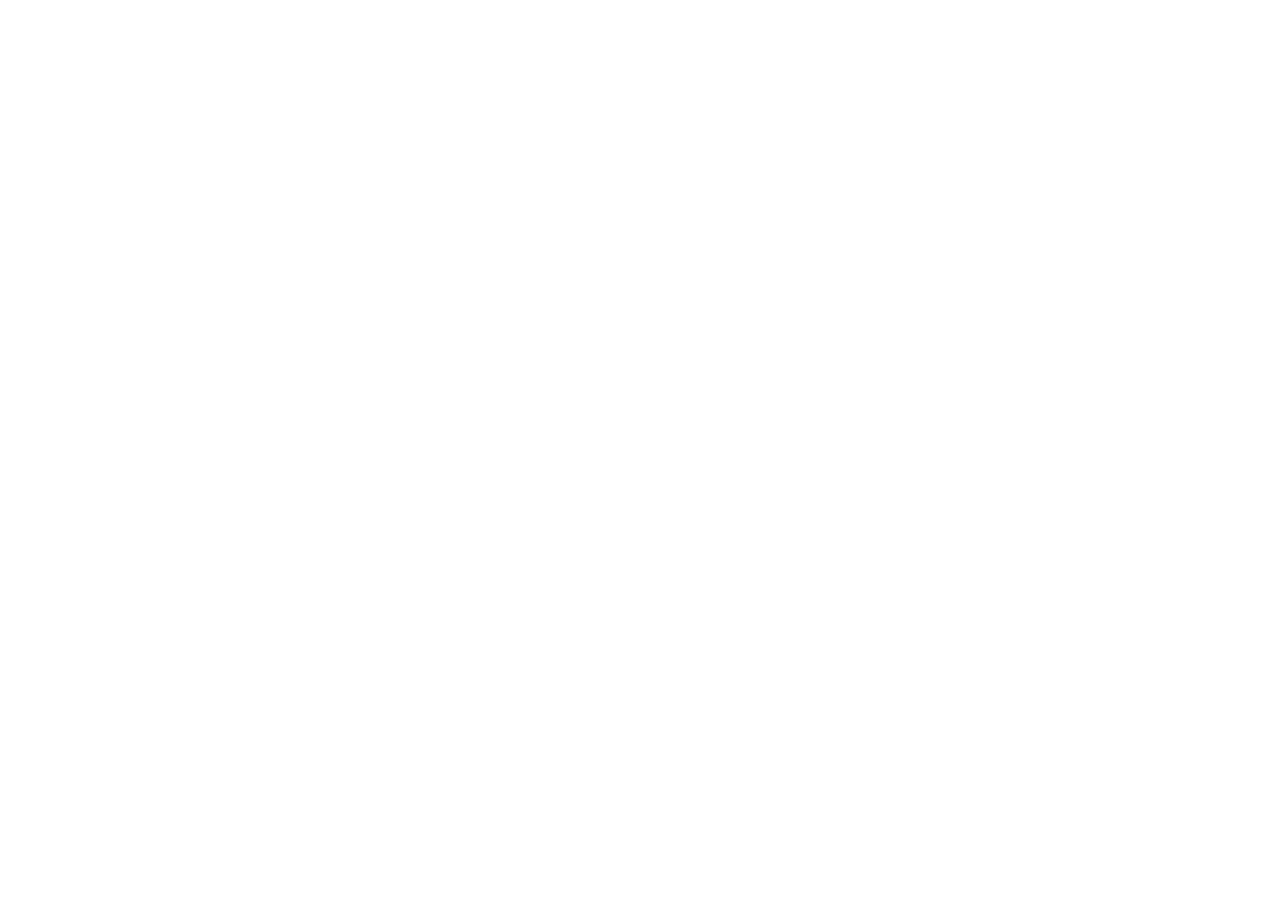
==== index.html @ c02c4e12 "first commit project start" ====
<html lang="en">
  <head>
    <meta charset="UTF-8" />
    <meta name="viewport" content="width=device-width, initial-scale=1.0" />
    <!-- bootstrap cdn -->
    <link
      href="https://cdn.jsdelivr.net/npm/bootstrap@5.3.3/dist/css/bootstrap.min.css"
      rel="stylesheet"
      integrity="sha384-QWTKZyjpPEjISv5WaRU9OFeRpok6YctnYmDr5pNlyT2bRjXh0JMhjY6hW+ALEwIH"
      crossorigin="anonymous"
    />
    <!-- bootstrap icons -->
    <link
      rel="stylesheet"
      href="https://cdn.jsdelivr.net/npm/bootstrap-icons@1.11.3/font/bootstrap-icons.min.css"
    />
    <!-- css file -->
    <link rel="stylesheet" href="style.css" />

    <title>Document</title>
  </head>
  <body></body>
</html>
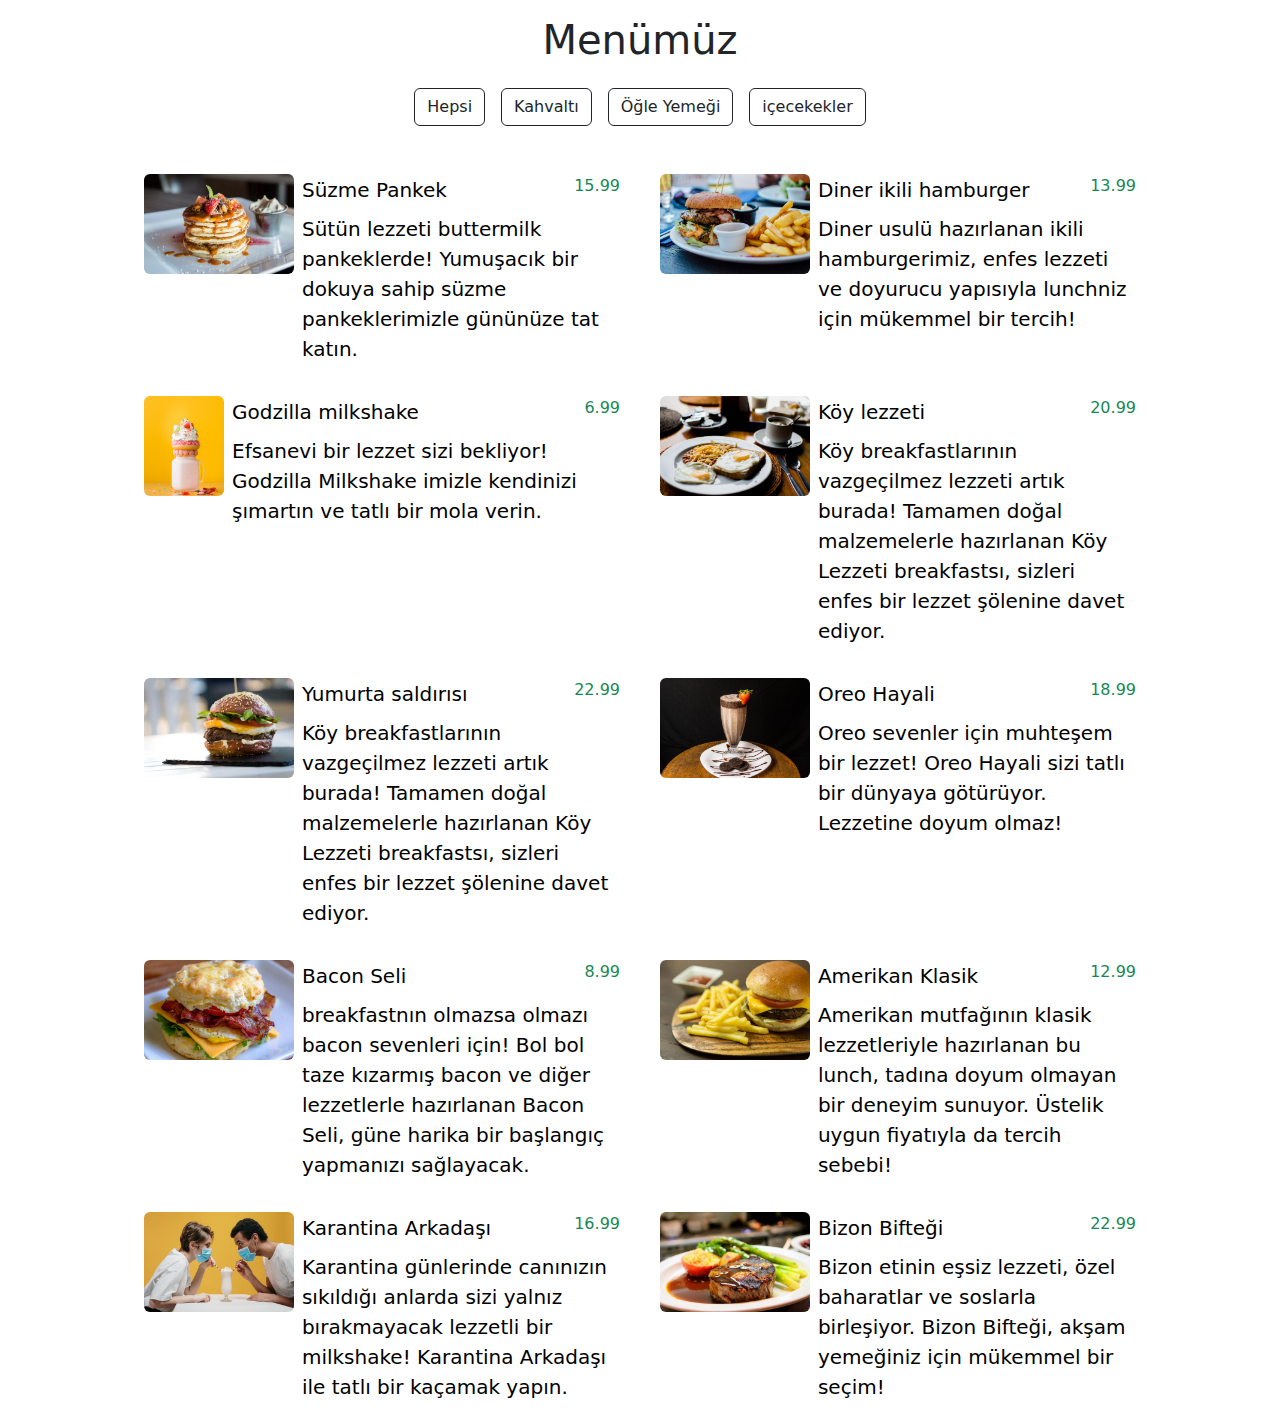
==== commit 540a48e1: "inded.html,db.js,helper.js,and main.js," ====
--- a/index.html
+++ b/index.html
@@ -19,5 +19,131 @@
 
     <title>Document</title>
   </head>
-  <body></body>
+  <body>
+    <!-- top area -->
+    <h1 class="text-center my-3">Menümüz</h1>
+    <!-- button area -->
+    <div
+      class="d-flex justify-content-center align-items-center gap-3 mt-4"
+      id="buttons-area"
+    >
+      <button class="btn btn-outline-dark" data-category="all">Hepsi</button>
+      <button class="btn btn-outline-dark" data-category="breakfast">
+        Kahvaltı
+      </button>
+      <button class="btn btn-outline-dark" data-category="lunch">
+        Öğle Yemeği
+      </button>
+      <button class="btn btn-outline-dark" data-category="shakes">
+        içecekekler
+      </button>
+    </div>
+
+    <!-- menu area -->
+    <div class="row justify-content-center gap-3 mt-5" id="menu-area">
+      <a
+        id="card"
+        href="/productDetail.html/item-1.jpeg"
+        class="text-decoration-none text-black d-flex flex-column gap-2 flex-md-row"
+      >
+        <img class="rounded" src="./images/item-1.jpeg" alt="" />
+        <div>
+          <div class="d-flex justify-content-between align-items-center">
+            <h5>Süzme Pankek</h5>
+            <p class="text-success">288 ₺</p>
+          </div>
+          <p class="lead">
+            Lezzetli pankenler ile süütün buluşması gününüz daha keyifili ve
+            mutlu geçsin
+          </p>
+        </div>
+      </a>
+      <a
+        id="card"
+        href="/productDetail.html/item-1.jpeg"
+        class="text-decoration-none text-black d-flex flex-column gap-2 flex-md-row"
+      >
+        <img class="rounded" src="./images/item-1.jpeg" alt="" />
+        <div>
+          <div class="d-flex justify-content-between align-items-center">
+            <h5>Süzme Pankek</h5>
+            <p class="text-success">288 ₺</p>
+          </div>
+          <p class="lead">
+            Lezzetli pankenler ile süütün buluşması gününüz daha keyifili ve
+            mutlu geçsin
+          </p>
+        </div>
+      </a>
+      <a
+        id="card"
+        href="/productDetail.html/item-1.jpeg"
+        class="text-decoration-none text-black d-flex flex-column gap-2 flex-md-row"
+      >
+        <img class="rounded" src="./images/item-1.jpeg" alt="" />
+        <div>
+          <div class="d-flex justify-content-between align-items-center">
+            <h5>Süzme Pankek</h5>
+            <p class="text-success">288 ₺</p>
+          </div>
+          <p class="lead">
+            Lezzetli pankenler ile süütün buluşması gününüz daha keyifili ve
+            mutlu geçsin
+          </p>
+        </div>
+      </a>
+      <a
+        id="card"
+        href="/productDetail.html/item-1.jpeg"
+        class="text-decoration-none text-black d-flex flex-column gap-2 flex-md-row"
+      >
+        <img class="rounded" src="./images/item-1.jpeg" alt="" />
+        <div>
+          <div class="d-flex justify-content-between align-items-center">
+            <h5>Süzme Pankek</h5>
+            <p class="text-success">288 ₺</p>
+          </div>
+          <p class="lead">
+            Lezzetli pankenler ile süütün buluşması gününüz daha keyifili ve
+            mutlu geçsin
+          </p>
+        </div>
+      </a>
+      <a
+        id="card"
+        href="/productDetail.html/item-1.jpeg"
+        class="text-decoration-none text-black d-flex flex-column gap-2 flex-md-row"
+      >
+        <img class="rounded" src="./images/item-1.jpeg" alt="" />
+        <div>
+          <div class="d-flex justify-content-between align-items-center">
+            <h5>Süzme Pankek</h5>
+            <p class="text-success">288 ₺</p>
+          </div>
+          <p class="lead">
+            Lezzetli pankenler ile süütün buluşması gününüz daha keyifili ve
+            mutlu geçsin
+          </p>
+        </div>
+      </a>
+      <a
+        id="card"
+        href="/productDetail.html/item-1.jpeg"
+        class="text-decoration-none text-black d-flex flex-column gap-2 flex-md-row"
+      >
+        <img class="rounded" src="./images/item-1.jpeg" alt="" />
+        <div>
+          <div class="d-flex justify-content-between align-items-center">
+            <h5>Süzme Pankek</h5>
+            <p class="text-success">288 ₺</p>
+          </div>
+          <p class="lead">
+            Lezzetli pankenler ile süütün buluşması gününüz daha keyifili ve
+            mutlu geçsin
+          </p>
+        </div>
+      </a>
+    </div>
+    <script src="./js/main.js" type="module"></script>
+  </body>
 </html>
--- a/style.css
+++ b/style.css
@@ -0,0 +1,31 @@
+* {
+    padding: 0;
+    margin: 0;
+    box-sizing: border-box;
+}
+
+* {
+    margin: 0;
+    padding: 0;
+    box-sizing: border-box;
+}
+
+#card {
+    max-width: 500px;
+}
+
+#card img {
+    width: 150px;
+    height: 100px;
+}
+
+@media (max-width: 760px) {
+    #card {
+        max-width: 400px;
+    }
+
+    #card img {
+        width: 100%;
+        height: 240px;
+    }
+}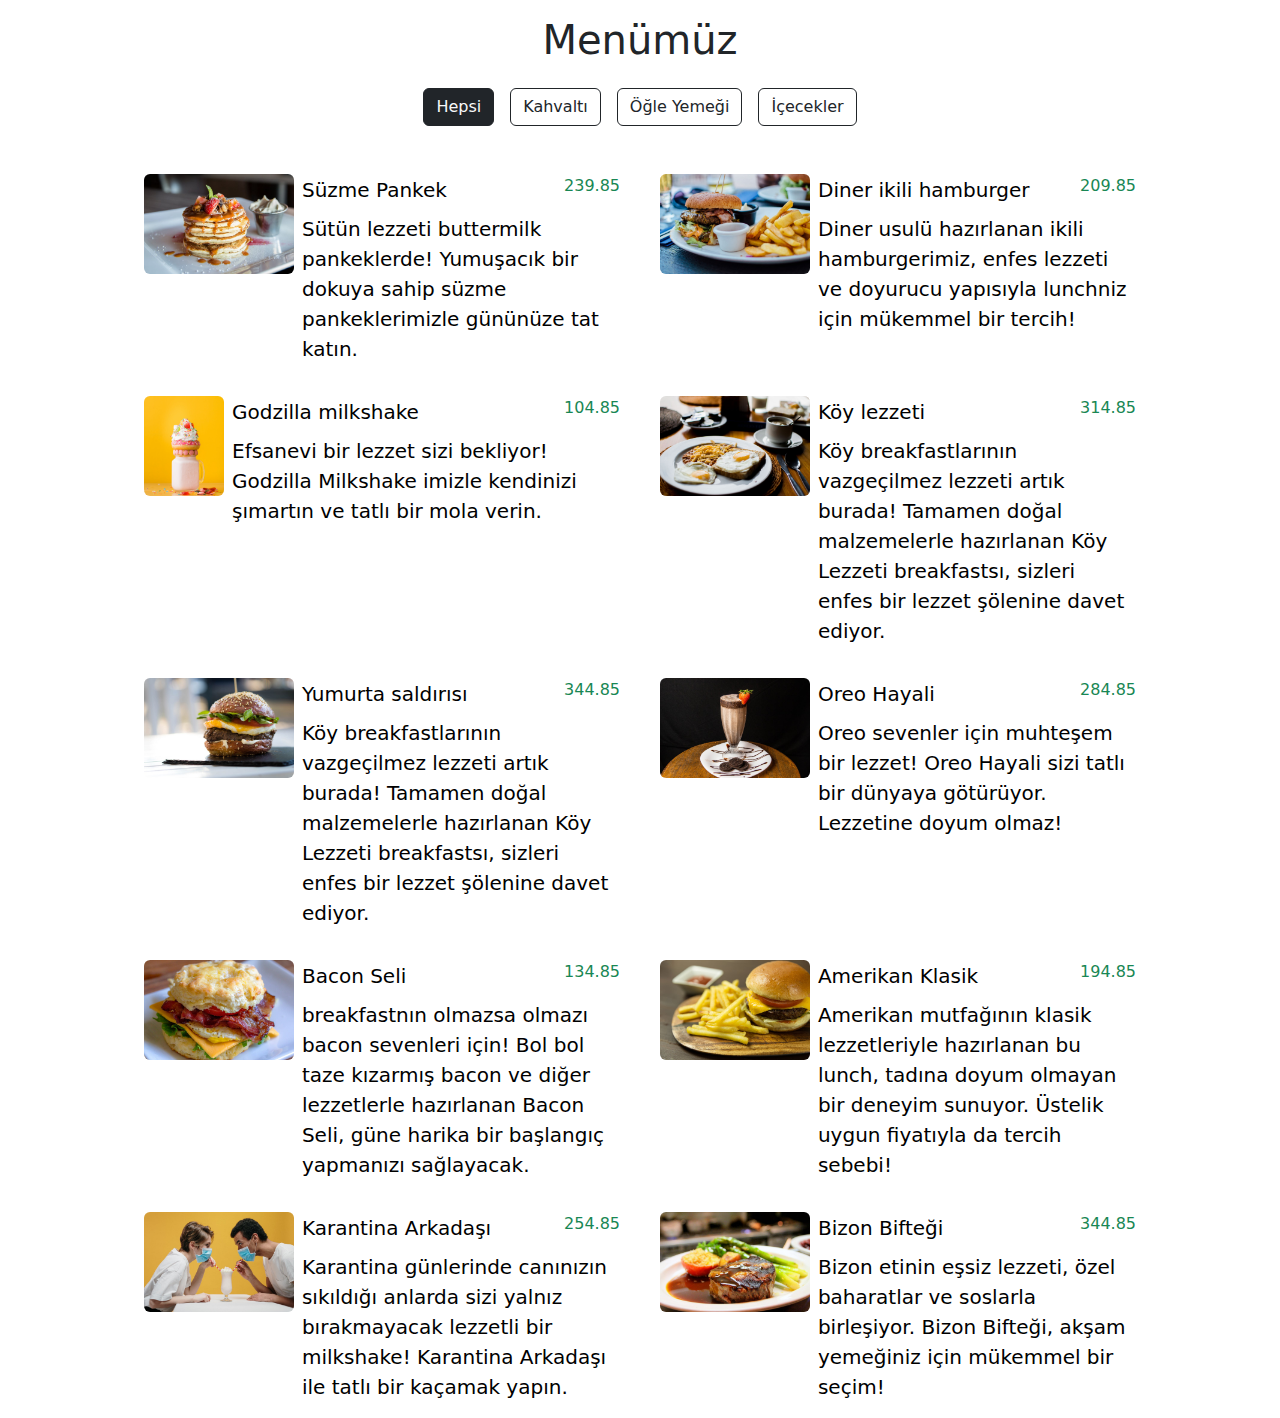
==== commit 4e396487: "detailpage and detail.js project finish" ====
--- a/index.html
+++ b/index.html
@@ -26,6 +26,7 @@
     <div
       class="d-flex justify-content-center align-items-center gap-3 mt-4"
       id="buttons-area"
+      --
     >
       <button class="btn btn-outline-dark" data-category="all">Hepsi</button>
       <button class="btn btn-outline-dark" data-category="breakfast">
@@ -41,7 +42,7 @@
 
     <!-- menu area -->
     <div class="row justify-content-center gap-3 mt-5" id="menu-area">
-      <a
+      <!-- <a
         id="card"
         href="/productDetail.html/item-1.jpeg"
         class="text-decoration-none text-black d-flex flex-column gap-2 flex-md-row"
@@ -57,92 +58,7 @@
             mutlu geçsin
           </p>
         </div>
-      </a>
-      <a
-        id="card"
-        href="/productDetail.html/item-1.jpeg"
-        class="text-decoration-none text-black d-flex flex-column gap-2 flex-md-row"
-      >
-        <img class="rounded" src="./images/item-1.jpeg" alt="" />
-        <div>
-          <div class="d-flex justify-content-between align-items-center">
-            <h5>Süzme Pankek</h5>
-            <p class="text-success">288 ₺</p>
-          </div>
-          <p class="lead">
-            Lezzetli pankenler ile süütün buluşması gününüz daha keyifili ve
-            mutlu geçsin
-          </p>
-        </div>
-      </a>
-      <a
-        id="card"
-        href="/productDetail.html/item-1.jpeg"
-        class="text-decoration-none text-black d-flex flex-column gap-2 flex-md-row"
-      >
-        <img class="rounded" src="./images/item-1.jpeg" alt="" />
-        <div>
-          <div class="d-flex justify-content-between align-items-center">
-            <h5>Süzme Pankek</h5>
-            <p class="text-success">288 ₺</p>
-          </div>
-          <p class="lead">
-            Lezzetli pankenler ile süütün buluşması gününüz daha keyifili ve
-            mutlu geçsin
-          </p>
-        </div>
-      </a>
-      <a
-        id="card"
-        href="/productDetail.html/item-1.jpeg"
-        class="text-decoration-none text-black d-flex flex-column gap-2 flex-md-row"
-      >
-        <img class="rounded" src="./images/item-1.jpeg" alt="" />
-        <div>
-          <div class="d-flex justify-content-between align-items-center">
-            <h5>Süzme Pankek</h5>
-            <p class="text-success">288 ₺</p>
-          </div>
-          <p class="lead">
-            Lezzetli pankenler ile süütün buluşması gününüz daha keyifili ve
-            mutlu geçsin
-          </p>
-        </div>
-      </a>
-      <a
-        id="card"
-        href="/productDetail.html/item-1.jpeg"
-        class="text-decoration-none text-black d-flex flex-column gap-2 flex-md-row"
-      >
-        <img class="rounded" src="./images/item-1.jpeg" alt="" />
-        <div>
-          <div class="d-flex justify-content-between align-items-center">
-            <h5>Süzme Pankek</h5>
-            <p class="text-success">288 ₺</p>
-          </div>
-          <p class="lead">
-            Lezzetli pankenler ile süütün buluşması gününüz daha keyifili ve
-            mutlu geçsin
-          </p>
-        </div>
-      </a>
-      <a
-        id="card"
-        href="/productDetail.html/item-1.jpeg"
-        class="text-decoration-none text-black d-flex flex-column gap-2 flex-md-row"
-      >
-        <img class="rounded" src="./images/item-1.jpeg" alt="" />
-        <div>
-          <div class="d-flex justify-content-between align-items-center">
-            <h5>Süzme Pankek</h5>
-            <p class="text-success">288 ₺</p>
-          </div>
-          <p class="lead">
-            Lezzetli pankenler ile süütün buluşması gününüz daha keyifili ve
-            mutlu geçsin
-          </p>
-        </div>
-      </a>
+      </a> -->
     </div>
     <script src="./js/main.js" type="module"></script>
   </body>
